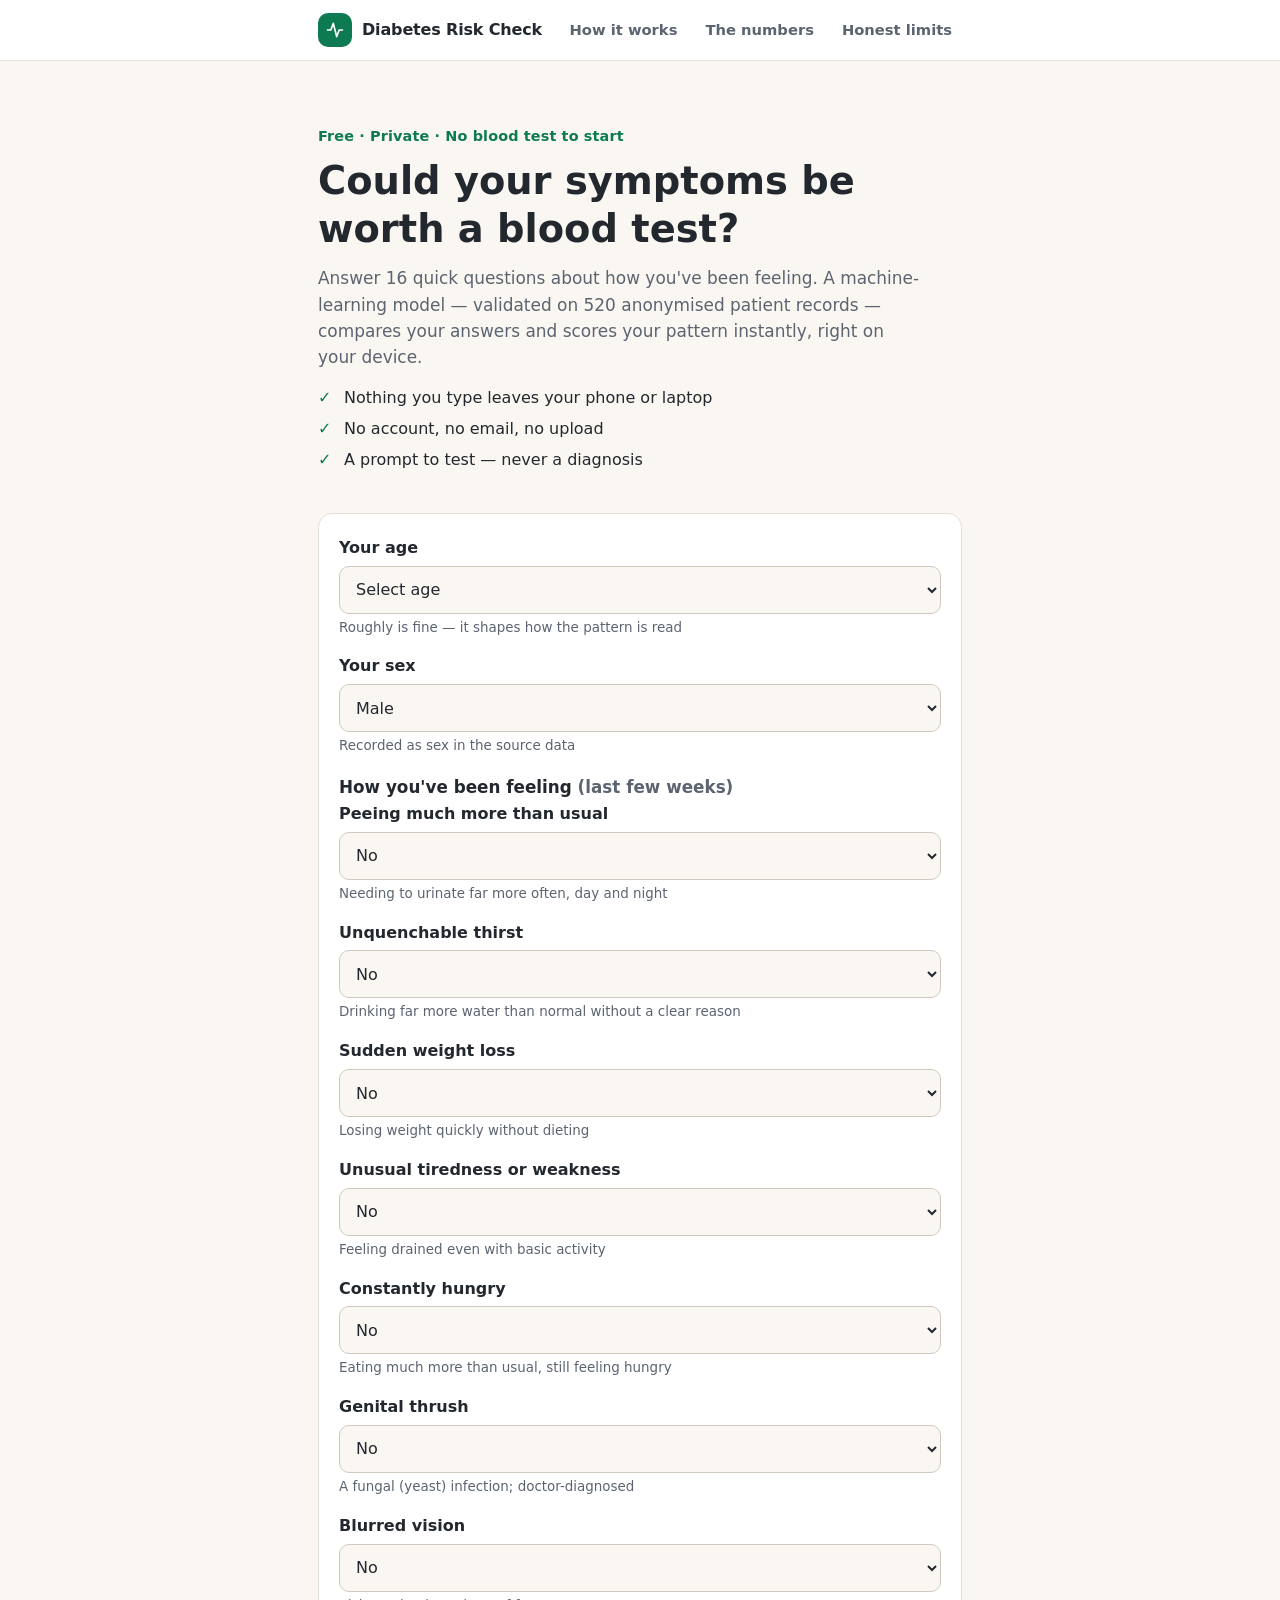
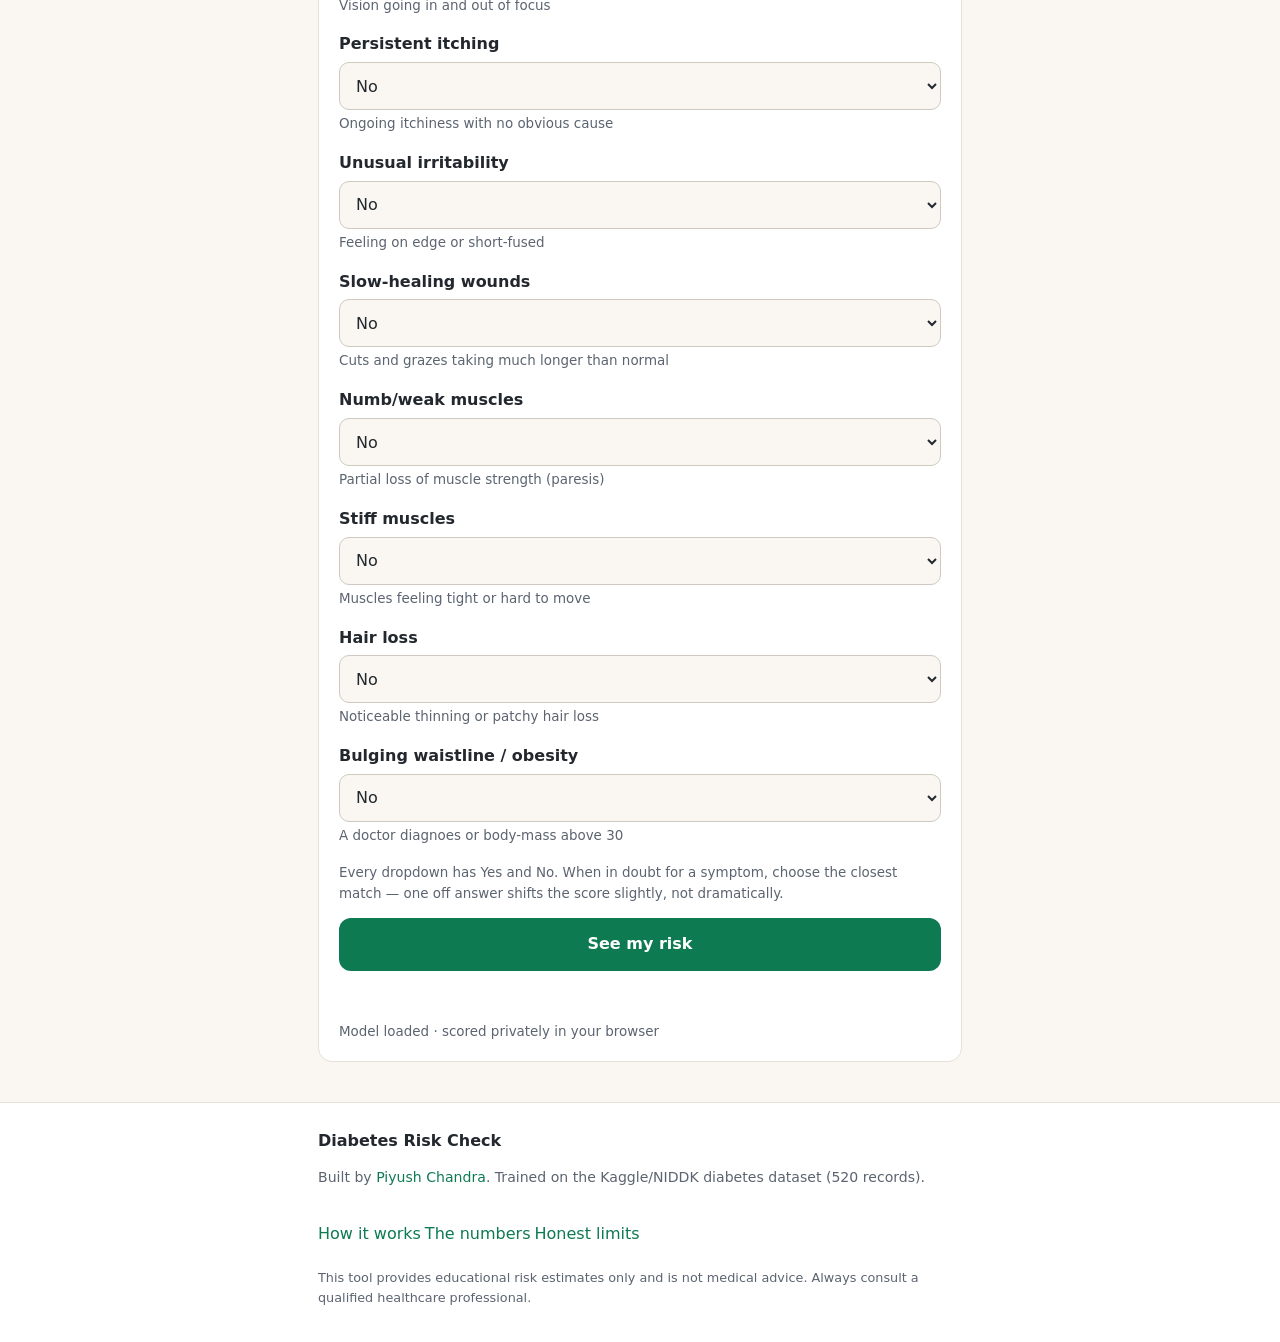
==== index.html @ 5b4b5743 "Diabetes Risk Check: minimal rebuild — lean UI, 5-expert local inference, CSP, full QA gates" ====
<!DOCTYPE html>
<html lang="en">
<head>
<meta charset="utf-8" />
<meta http-equiv="Content-Security-Policy" content="default-src 'self'; script-src 'self'; style-src 'self'; img-src 'self'; font-src 'self'; connect-src 'self'; object-src 'none'; base-uri 'self'" />
<meta name="viewport" content="width=device-width, initial-scale=1" />
<title>Diabetes Risk Check — free, private, 2 minutes</title>
<meta name="description" content="Answer 16 quick dropdown questions. Get an instant, private estimate of early diabetes risk — scored in your browser, nothing uploaded." />
<meta name="keywords" content="diabetes risk checker, diabetes symptoms quiz, type 2 diabetes risk, early diabetes signs, free health screening" />
<link rel="canonical" href="https://diabetes-risk.vercel.app/" />
<meta property="og:type" content="website" />
<meta property="og:title" content="Diabetes Risk Check — free, private, 2 minutes" />
<meta property="og:description" content="16 quick questions. Instant private result in your browser. Nothing uploaded." />
<meta property="og:url" content="https://diabetes-risk.vercel.app/" />
<meta property="og:image" content="https://diabetes-risk.vercel.app/og.png" />
<meta property="og:image:width" content="1200" />
<meta property="og:image:height" content="630" />
<meta property="og:site_name" content="Diabetes Risk Check" />
<meta name="twitter:card" content="summary_large_image" />
<meta name="twitter:title" content="Diabetes Risk Check — free, private, 2 minutes" />
<meta name="twitter:description" content="16 quick questions. Instant private result. Nothing uploaded." />
<meta name="twitter:image" content="https://diabetes-risk.vercel.app/og.png" />
<link rel="icon" href="/favicon.97d865ca.svg" type="image/svg+xml" />
<link rel="apple-touch-icon" href="/favicon.97d865ca.svg" />
<link rel="preload" href="/model.f9aee09a.json" as="fetch" crossorigin />
<link rel="stylesheet" href="/styles.c6fb2b03.css" />

<script type="application/ld+json">
{
  "@context": "https://schema.org",
  "@type": "WebApplication",
  "name": "Diabetes Risk Check",
  "applicationCategory": "HealthApplication",
  "description": "Estimates early-stage diabetes risk from 16 common symptoms using a cross-validated machine-learning model. Runs entirely in the browser.",
  "url": "https://diabetes-risk.vercel.app/",
  "audience": {"@type": "Audience", "audienceType": "General public"},
  "disclaimer": "Educational risk estimate only — not a medical diagnosis. Consult a qualified healthcare professional."
}
</script>
</head>
<body>
<a class="skip-link" href="#assessor">Skip to questions</a>
<noscript><div class="wrap"><p class="noscript-notice" role="alert">This check needs JavaScript — your answers are scored privately inside your own browser, so the page can't work without it. Please enable JavaScript and reload.</p></div></noscript>

<header class="site-header">
  <div class="wrap header-inner">
    <a class="brand" href="/">
      <span class="brand-mark" aria-hidden="true">
        <svg viewBox="0 0 24 24" width="20" height="20" fill="none" stroke="currentColor" stroke-width="2" stroke-linecap="round" stroke-linejoin="round"><path d="M3 12h4l3-8 4 16 3-8h4"/></svg>
      </span>
      <span class="brand-text"><strong>Diabetes Risk Check</strong></span>
    </a>
    <nav class="site-nav" aria-label="Site">
      <a href="/how">How it works</a>
      <a href="/summary">The numbers</a>
      <a href="/about">Honest limits</a>
    </nav>
  </div>
</header>

<main id="main">
  <section class="hero">
    <div class="wrap hero-inner">
      <p class="eyebrow">Free · Private · No blood test to start</p>
      <h1>Could your symptoms be worth a blood test?</h1>
      <p class="hero-sub">Answer 16 quick questions about how you've been feeling. A machine-learning model — validated on 520 anonymised patient records — compares your answers and scores your pattern instantly, right on your device.</p>
      <ul class="reassure" aria-label="What this is">
        <li>Nothing you type leaves your phone or laptop</li>
        <li>No account, no email, no upload</li>
        <li>A prompt to test — never a diagnosis</li>
      </ul>
    </div>
  </section>

  <section id="assessor" class="assessor">
    <div class="wrap">
      <form id="risk-form" novalidate>
        <div class="field field-age">
          <label for="age">Your age</label>
          <select id="age">
            <option value="" selected>Select age</option><option value="16">16</option><option value="17">17</option><option value="18">18</option><option value="19">19</option><option value="20">20</option><option value="21">21</option><option value="22">22</option><option value="23">23</option><option value="24">24</option><option value="25">25</option><option value="26">26</option><option value="27">27</option><option value="28">28</option><option value="29">29</option><option value="30">30</option><option value="31">31</option><option value="32">32</option><option value="33">33</option><option value="34">34</option><option value="35">35</option><option value="36">36</option><option value="37">37</option><option value="38">38</option><option value="39">39</option><option value="40">40</option><option value="41">41</option><option value="42">42</option><option value="43">43</option><option value="44">44</option><option value="45">45</option><option value="46">46</option><option value="47">47</option><option value="48">48</option><option value="49">49</option><option value="50">50</option><option value="51">51</option><option value="52">52</option><option value="53">53</option><option value="54">54</option><option value="55">55</option><option value="56">56</option><option value="57">57</option><option value="58">58</option><option value="59">59</option><option value="60">60</option><option value="61">61</option><option value="62">62</option><option value="63">63</option><option value="64">64</option><option value="65">65</option><option value="66">66</option><option value="67">67</option><option value="68">68</option><option value="69">69</option><option value="70">70</option><option value="71">71</option><option value="72">72</option><option value="73">73</option><option value="74">74</option><option value="75">75</option><option value="76">76</option><option value="77">77</option><option value="78">78</option><option value="79">79</option><option value="80">80</option><option value="81">81</option><option value="82">82</option><option value="83">83</option><option value="84">84</option><option value="85">85</option><option value="86">86</option><option value="87">87</option><option value="88">88</option><option value="89">89</option><option value="90">90</option>
          </select>
          <p class="hint" id="age-hint">Roughly is fine — it shapes how the pattern is read</p>
        </div>
        <div class="field">
          <label for="gender">Your sex</label>
          <select id="gender">
            <option value="1" selected>Male</option>
            <option value="0">Female</option>
          </select>
          <p class="hint">Recorded as sex in the source data</p>
        </div>
        <h2 class="group-heading">How you've been feeling <span class="muted">(last few weeks)</span></h2>
        <div id="dynamic-groups"></div>
        <p class="hint form-footnote">Every dropdown has Yes and No. When in doubt for a symptom, choose the closest match — one off answer shifts the score slightly, not dramatically.</p>
        <button type="submit" class="btn btn-primary btn-block-mobile">See my risk</button>
        <p class="form-status" id="form-status" role="status" aria-live="polite"></p>
        <p class="model-note" id="model-note">Loading model…</p>
      </form>
    </div>
  </section>

  <section id="result" class="result" hidden>
    <div class="wrap">
      <article class="result-card" aria-labelledby="result-heading">
        <div class="result-head">
          <p class="result-pct" id="result-gauge">—</p>
          <div>
            <h2 id="result-heading">Your result</h2>
            <p id="result-sub" class="result-sub"></p>
          </div>
        </div>
        <div class="result-grid">
          <div class="result-block">
            <h3>What pushed your score up</h3>
            <ul id="factor-list" class="factor-list"></ul>
          </div>
          <div class="result-block">
            <h3>What to do next</h3>
            <ol class="next-steps">
              <li id="next-step-1">Loading…</li>
              <li id="next-step-2"></li>
              <li id="next-step-3"></li>
            </ol>
            <p class="disclaimer">This is an educational estimate, not a diagnosis. Only a blood test and a clinician can tell you where you stand.</p>
          </div>
        </div>
        <div class="ask-assistant" id="ask-assistant" hidden>
          <h3>Questions about your result?</h3>
          <div id="chat-chips" class="chat-chips"></div>
          <form id="chat-form" class="chat-form">
            <input id="chat-field" type="text" placeholder="Ask anything about your result…" aria-label="Ask a question" />
            <button type="submit" class="btn btn-small">Ask</button>
          </form>
          <div id="chat-log" aria-live="polite"></div>
        </div>
      </article>
    </div>
  </section>
</main>

<footer class="site-footer">
  <div class="wrap footer-inner">
    <div>
      <p class="footer-title">Diabetes Risk Check</p>
      <p class="footer-note">Built by <a href="https://github.com/piyush-chandra/Early-stage-diabetes-risk-prediction" rel="noopener">Piyush Chandra</a>. Trained on the Kaggle/NIDDK diabetes dataset (520 records).</p>
    </div>
    <nav class="footer-nav" aria-label="Footer">
      <a href="/how">How it works</a>
      <a href="/summary">The numbers</a>
      <a href="/about">Honest limits</a>
    </nav>
    <p class="footer-disclaimer">This tool provides educational risk estimates only and is not medical advice. Always consult a qualified healthcare professional.</p>
  </div>
</footer>

<script src="/model.4fc5e1a2.js" defer></script>
<script src="/app.3fee95a9.js" defer></script>
</body>
</html>
---- styles.c6fb2b03.css ----
/* ==========================================================================
   styles.css — minimal, warm, mobile-first.
   System fonts, one accent, no framework. Dark-mode aware.
   ========================================================================== */
:root {
  --bg: #faf7f2;
  --bg-soft: #ffffff;
  --bg-tint: #ecf5ef;
  --fg: #23282e;
  --fg-muted: #5b6470;
  --accent: #0d7a52;
  --accent-ink: #ffffff;
  --accent-soft: #d9efe3;
  --border: #e5e0d8;
  --border-strong: #cfc9bf;
  --risk: #b0342e;
  --ok: #1a6b4a;
  --warn: #946300;
  --radius: 14px;
}
@media (prefers-color-scheme: dark) {
  :root {
    --bg: #17191d;
    --bg-soft: #1f2227;
    --bg-tint: #20302a;
    --fg: #eceff3;
    --fg-muted: #a3ab b5;
    --accent: #3fb27f;
    --accent-ink: #10241b;
    --accent-soft: #244638;
    --border: #31363d;
    --border-strong: #454b54;
    --risk: #e07b76;
    --ok: #6fd0a5;
    --warn: #d9a441;
  }
}

* { box-sizing: border-box; }
html { -webkit-text-size-adjust: 100%; }
body {
  margin: 0; background: var(--bg); color: var(--fg);
  font: 16px/1.55 system-ui, -apple-system, "Segoe UI", Roboto, sans-serif;
}
.wrap { max-width: 680px; margin: 0 auto; padding: 0 18px; }
.muted { color: var(--fg-muted); }
h1, h2, h3 { line-height: 1.25; margin: 0 0 8px; }

.skip-link {
  position: absolute; left: -9999px; background: var(--accent); color: var(--accent-ink);
  padding: 12px 16px; border-radius: 0 0 8px 0; z-index: 99; text-decoration: none;
}
.skip-link:focus { left: 0; }
.noscript-notice {
  background: #fff7e8; border: 2px solid var(--warn); color: var(--fg);
  border-radius: 12px; padding: 14px 16px; margin: 12px 0; font-weight: 600;
}

/* header -------------------------------------------------------------- */
.site-header { background: var(--bg-soft); border-bottom: 1px solid var(--border); position: sticky; top: 0; z-index: 20; }
.header-inner { display: flex; align-items: center; justify-content: space-between; gap: 12px; min-height: 60px; }
.brand { display: flex; align-items: center; gap: 10px; text-decoration: none; color: var(--fg); }
.brand-mark {
  display: grid; place-items: center; width: 34px; height: 34px;
  border-radius: 10px; background: var(--accent); color: var(--accent-ink);
}
.brand-text strong { font-size: 1rem; letter-spacing: -.01em; }
.site-nav { display: flex; gap: 8px; }
.site-nav a {
  color: var(--fg-muted); text-decoration: none; font-size: .92rem; font-weight: 600;
  padding: 12px 10px; min-height: 44px; display: inline-flex; align-items: center; border-radius: 8px;
}
.site-nav a:hover { color: var(--fg); }
@media (max-width: 640px) {
  .header-inner { flex-wrap: wrap; padding: 8px 0; row-gap: 0; }
  .site-nav { gap: 2px; width: 100%; justify-content: flex-start; }
  .site-nav a { font-size: .84rem; padding: 12px 8px; }
}

/* hero ---------------------------------------------------------------- */
.hero { padding: clamp(36px, 7vw, 64px) 0 clamp(24px, 4vw, 40px); }
.eyebrow {
  color: var(--accent); font-weight: 700; font-size: .9rem; letter-spacing: .01em; margin: 0 0 10px;
}
.hero h1 { font-size: clamp(1.7rem, 5.5vw, 2.4rem); margin-bottom: 12px; }
.hero-sub { color: var(--fg-muted); font-size: 1.06rem; max-width: 56ch; margin: 0 0 16px; }
.reassure { list-style: none; padding: 0; margin: 0; display: grid; gap: 6px; }
.reassure li { padding-left: 26px; position: relative; }
.reassure li::before { content: "✓"; position: absolute; left: 0; color: var(--accent); font-weight: 800; }

/* form ---------------------------------------------------------------- */
.assessor { padding-bottom: 40px; }
form { background: var(--bg-soft); border: 1px solid var(--border); border-radius: var(--radius); padding: 22px 20px 18px; }
.group-heading { font-size: 1.05rem; margin: 20px 0 4px; }
.field { margin-bottom: 16px; }
.field label { display: block; font-weight: 650; margin-bottom: 5px; }
.field select, .field input {
  width: 100%; min-height: 48px; padding: 10px 12px;
  border: 1.5px solid var(--border-strong); border-radius: 10px;
  background: var(--bg); color: var(--fg); font: inherit;
}
.field select:focus-visible, .field input:focus-visible, .btn:focus-visible, a:focus-visible {
  outline: 3px solid var(--accent); outline-offset: 2px;
}
.hint { color: var(--fg-muted); font-size: .84rem; margin: 4px 0 0; }
.form-footnote { margin: 6px 0 14px; }
.btn {
  font: inherit; font-weight: 700; border: none; cursor: pointer;
  border-radius: 12px; padding: 14px 22px; min-height: 50px;
}
.btn-primary { background: var(--accent); color: var(--accent-ink); width: 100%; }
.btn-primary:hover { filter: brightness(1.08); }
.btn-small {
  min-height: 44px; padding: 9px 16px; border-radius: 10px; font-size: .9rem;
  background: var(--accent-soft); color: var(--fg);
}
.form-status { min-height: 1.2em; color: var(--risk); font-weight: 650; }
.model-note { color: var(--fg-muted); font-size: .84rem; margin: 8px 0 0; }

/* result -------------------------------------------------------------- */
.result { padding-bottom: 56px; }
.result-card { background: var(--bg-soft); border: 1px solid var(--border); border-radius: var(--radius); padding: 24px 20px; }
.result-head { display: flex; gap: 18px; align-items: center; margin-bottom: 16px; }
.result-pct { font-size: clamp(2.4rem, 9vw, 3.4rem); font-weight: 800; margin: 0; line-height: 1; }
.result-sub { color: var(--fg-muted); margin: 2px 0 0; }
.result-grid { display: grid; gap: 18px; }
@media (min-width: 640px) { .result-grid { grid-template-columns: 1fr 1fr; } }
.result-block h3 { font-size: .98rem; margin-bottom: 8px; }
.factor-list { list-style: none; padding: 0; margin: 0; display: grid; gap: 10px; }
.factor-list li { display: grid; gap: 4px; }
.factor-name { font-weight: 600; font-size: .93rem; }
.factor-bar { height: 8px; border-radius: 999px; background: var(--border); overflow: hidden; display: block; }
.factor-fill { display: block; height: 100%; background: var(--accent); border-radius: 999px; }
.next-steps { padding-left: 22px; margin: 0; display: grid; gap: 8px; font-size: .95rem; }
.disclaimer { color: var(--fg-muted); font-size: .84rem; margin-top: 12px; border-top: 1px dashed var(--border-strong); padding-top: 10px; }

/* assistant ----------------------------------------------------------- */
.ask-assistant { margin-top: 18px; border-top: 1px solid var(--border); padding-top: 16px; }
.chat-chips { display: flex; flex-wrap: wrap; gap: 7px; margin: 10px 0; }
.chip {
  border: 1px solid var(--border-strong); background: var(--bg); color: var(--fg);
  border-radius: 999px; padding: 10px 14px; min-height: 44px;
  font: inherit; font-size: .82rem; font-weight: 600; cursor: pointer;
}
.chip:hover { border-color: var(--accent); background: var(--accent-soft); }
.chat-form { display: flex; gap: 8px; }
.chat-form input {
  flex: 1; min-height: 48px; padding: 10px 12px; border: 1.5px solid var(--border-strong);
  border-radius: 10px; background: var(--bg); color: var(--fg); font: inherit;
}
#chat-log { display: grid; gap: 8px; margin-top: 12px; }
.chat-msg { padding: 10px 13px; border-radius: 12px; max-width: 85%; font-size: .92rem; }
.bot-msg { background: var(--bg-tint); justify-self: start; }
.user-msg { background: var(--accent-soft); justify-self: end; }

/* footer -------------------------------------------------------------- */
.site-footer { border-top: 1px solid var(--border); padding: 26px 0 34px; background: var(--bg-soft); }
.footer-inner { display: grid; gap: 12px; }
.footer-title { font-weight: 700; margin: 0 0 2px; }
.footer-note { font-size: .88rem; color: var(--fg-muted); margin: 0; }
.footer-note a, .disclaimer a, .hint a, .footer-nav a {
  color: var(--accent); text-decoration: none; padding: 8px 0; display: inline-flex; align-items: center; min-height: 44px;
}
.footer-nav { display: flex; flex-wrap: wrap; gap: 4px; }
.footer-disclaimer { font-size: .8rem; color: var(--fg-muted); margin: 0; max-width: 80ch; }

/* prose pages (how/summary/about) ------------------------------------- */
.prose-page { padding: 30px 0 60px; }
.prose-page h1 { font-size: clamp(1.5rem, 4.5vw, 2rem); }
.prose-page h2 { font-size: 1.2rem; margin-top: 2em; }
.prose-page p, .prose-page li { max-width: 72ch; }
.prose-page a { color: var(--accent); }
.prose-block { background: var(--bg-soft); border: 1px solid var(--border); border-radius: var(--radius); padding: 6px 18px; margin: 14px 0; }
.cards { display: grid; gap: 14px; }
@media (min-width: 640px) { .cards { grid-template-columns: repeat(4, 1fr); } }
.sr-only { position: absolute; width: 1px; height: 1px; overflow: hidden; clip: rect(0 0 0 0); white-space: nowrap; }
.toc { display: flex; flex-wrap: wrap; gap: 8px; margin: 18px 0 6px; }
.toc a {
  font-size: .88rem; font-weight: 600; text-decoration: none;
  color: var(--accent); background: var(--bg-soft); border: 1px solid var(--border);
  padding: 8px 12px; min-height: 44px; display: inline-flex; align-items: center; border-radius: 999px;
}
.table-scroll { overflow-x: auto; }
.model-table { width: 100%; border-collapse: collapse; font-size: .86rem; }
.model-table th, .model-table td { text-align: left; padding: 8px 10px; border-bottom: 1px solid var(--border); }
.model-table thead th { position: sticky; top: 60px; background: var(--bg-soft); }
.row-ensemble { background: var(--bg-tint); font-weight: 700; }
.card-value { font-size: 1.5rem; font-weight: 800; margin: .2em 0; }
.why-card h3 { font-size: 1rem; }
.section-head { margin: 40px 0 16px; }
@media (prefers-reduced-motion: reduce) {
  *, *::before, *::after { animation-duration: .01ms !important; transition-duration: .01ms !important; scroll-behavior: auto !important; }
}
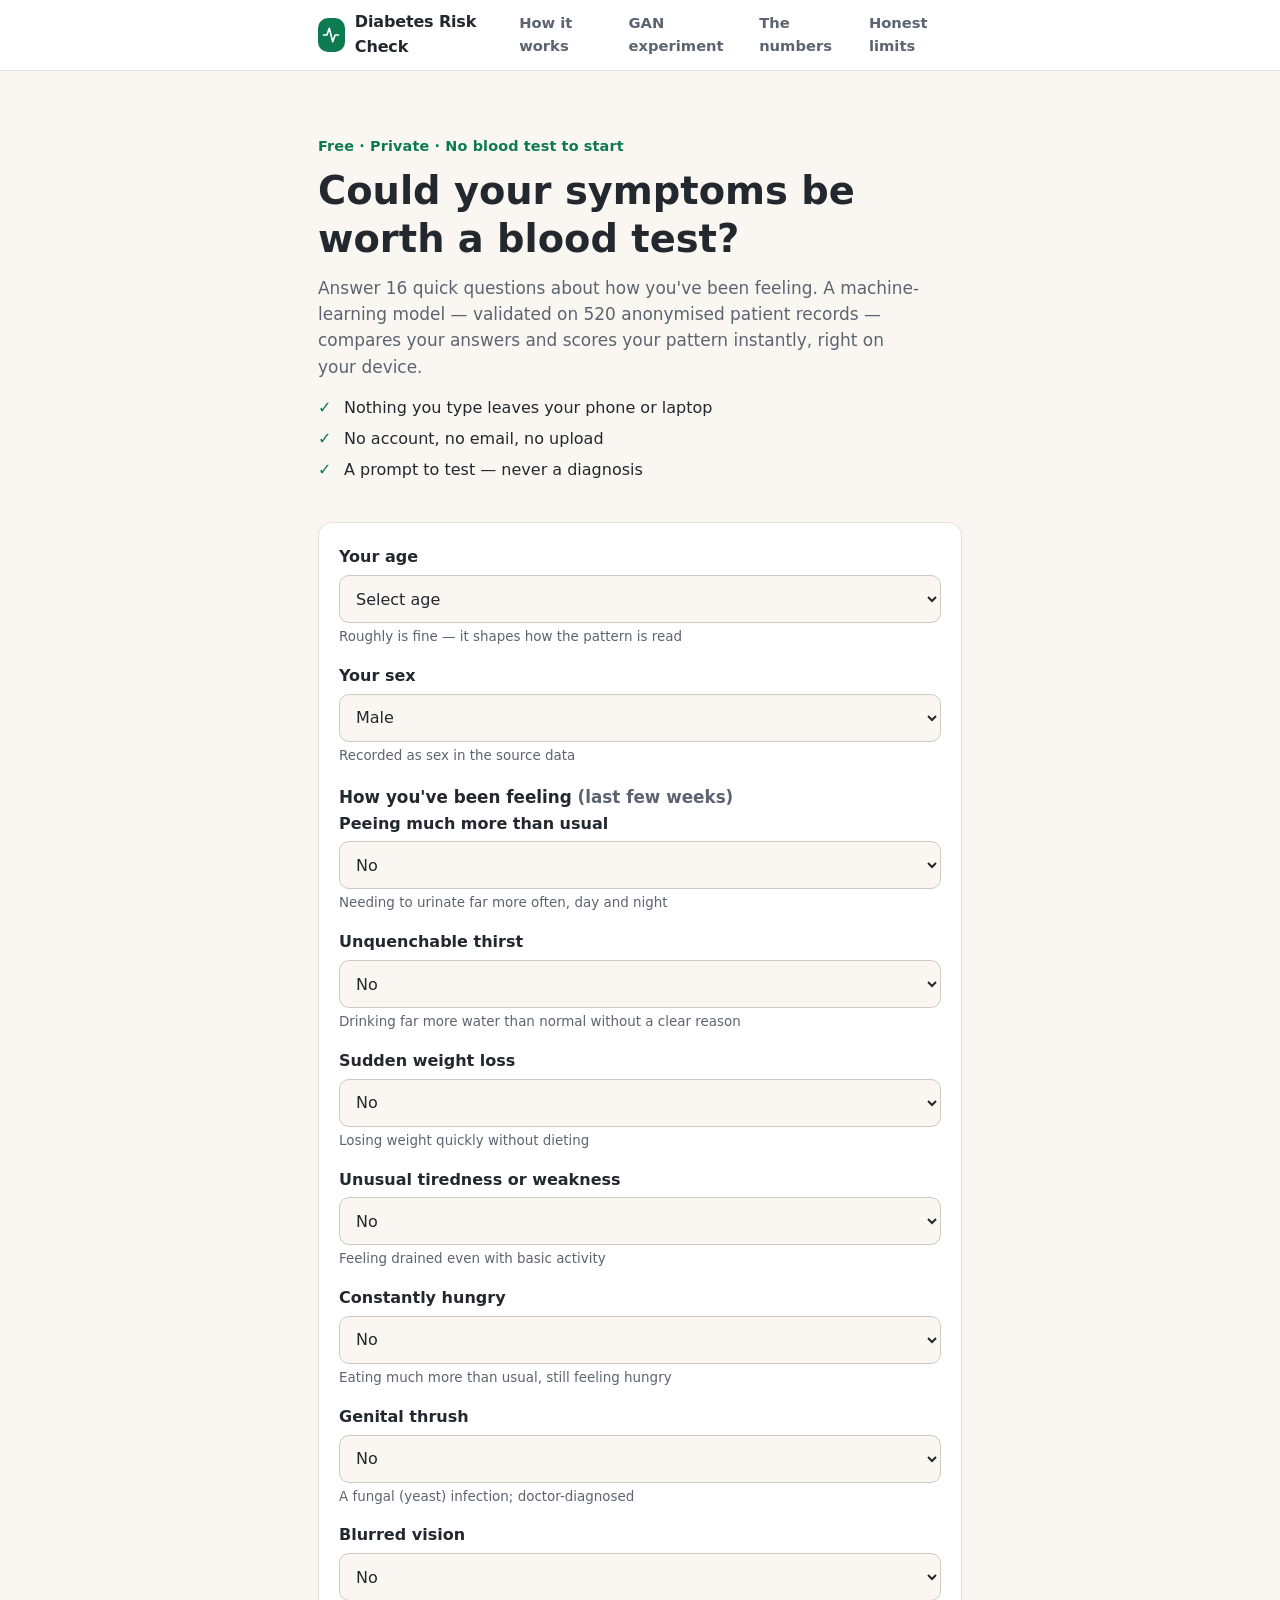
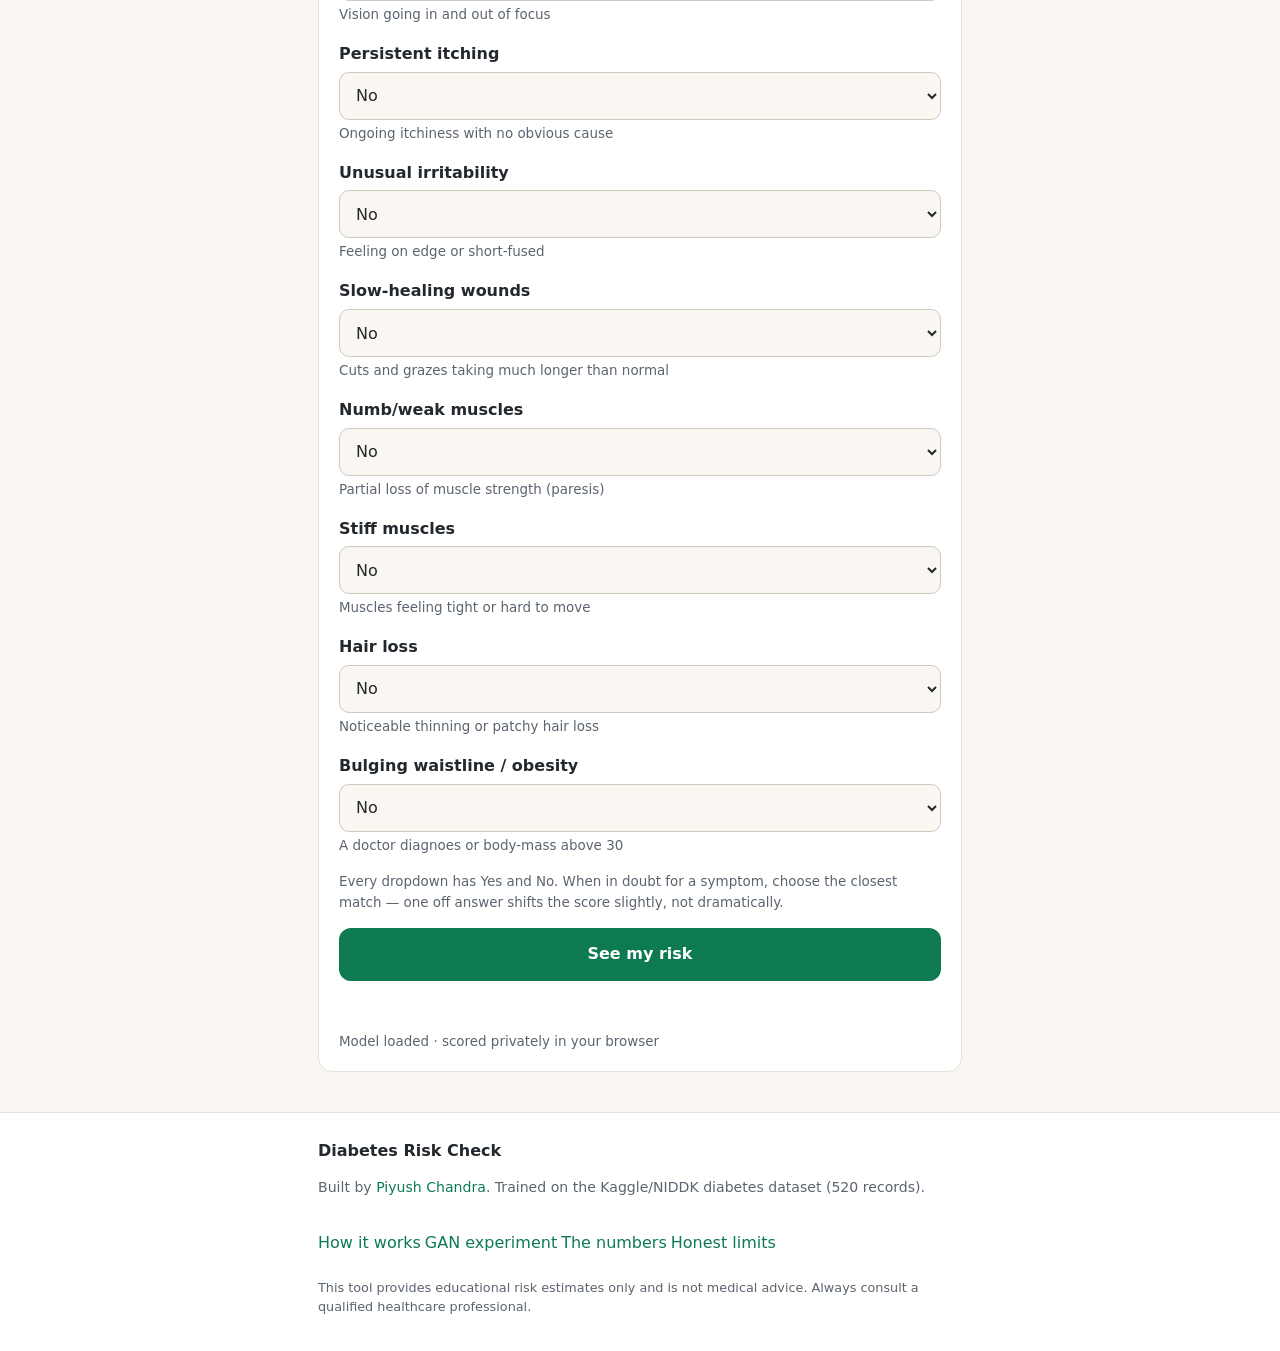
==== commit 53549806: "Add /gan research page: CTGAN augmentation experiment (4 arms, leakage-safe) — honest verdict, live " ====
--- a/index.html
+++ b/index.html
@@ -22,7 +22,7 @@
 <meta name="twitter:image" content="https://diabetes-risk.vercel.app/og.png" />
 <link rel="icon" href="/favicon.97d865ca.svg" type="image/svg+xml" />
 <link rel="apple-touch-icon" href="/favicon.97d865ca.svg" />
-<link rel="preload" href="/model.f9aee09a.json" as="fetch" crossorigin />
+<link rel="preload" href="/model.5c8b2e08.json" as="fetch" crossorigin />
 <link rel="stylesheet" href="/styles.c6fb2b03.css" />
 
 <script type="application/ld+json">
@@ -52,6 +52,7 @@
     </a>
     <nav class="site-nav" aria-label="Site">
       <a href="/how">How it works</a>
+      <a href="/gan">GAN experiment</a>
       <a href="/summary">The numbers</a>
       <a href="/about">Honest limits</a>
     </nav>
@@ -147,6 +148,7 @@
     </div>
     <nav class="footer-nav" aria-label="Footer">
       <a href="/how">How it works</a>
+      <a href="/gan">GAN experiment</a>
       <a href="/summary">The numbers</a>
       <a href="/about">Honest limits</a>
     </nav>
